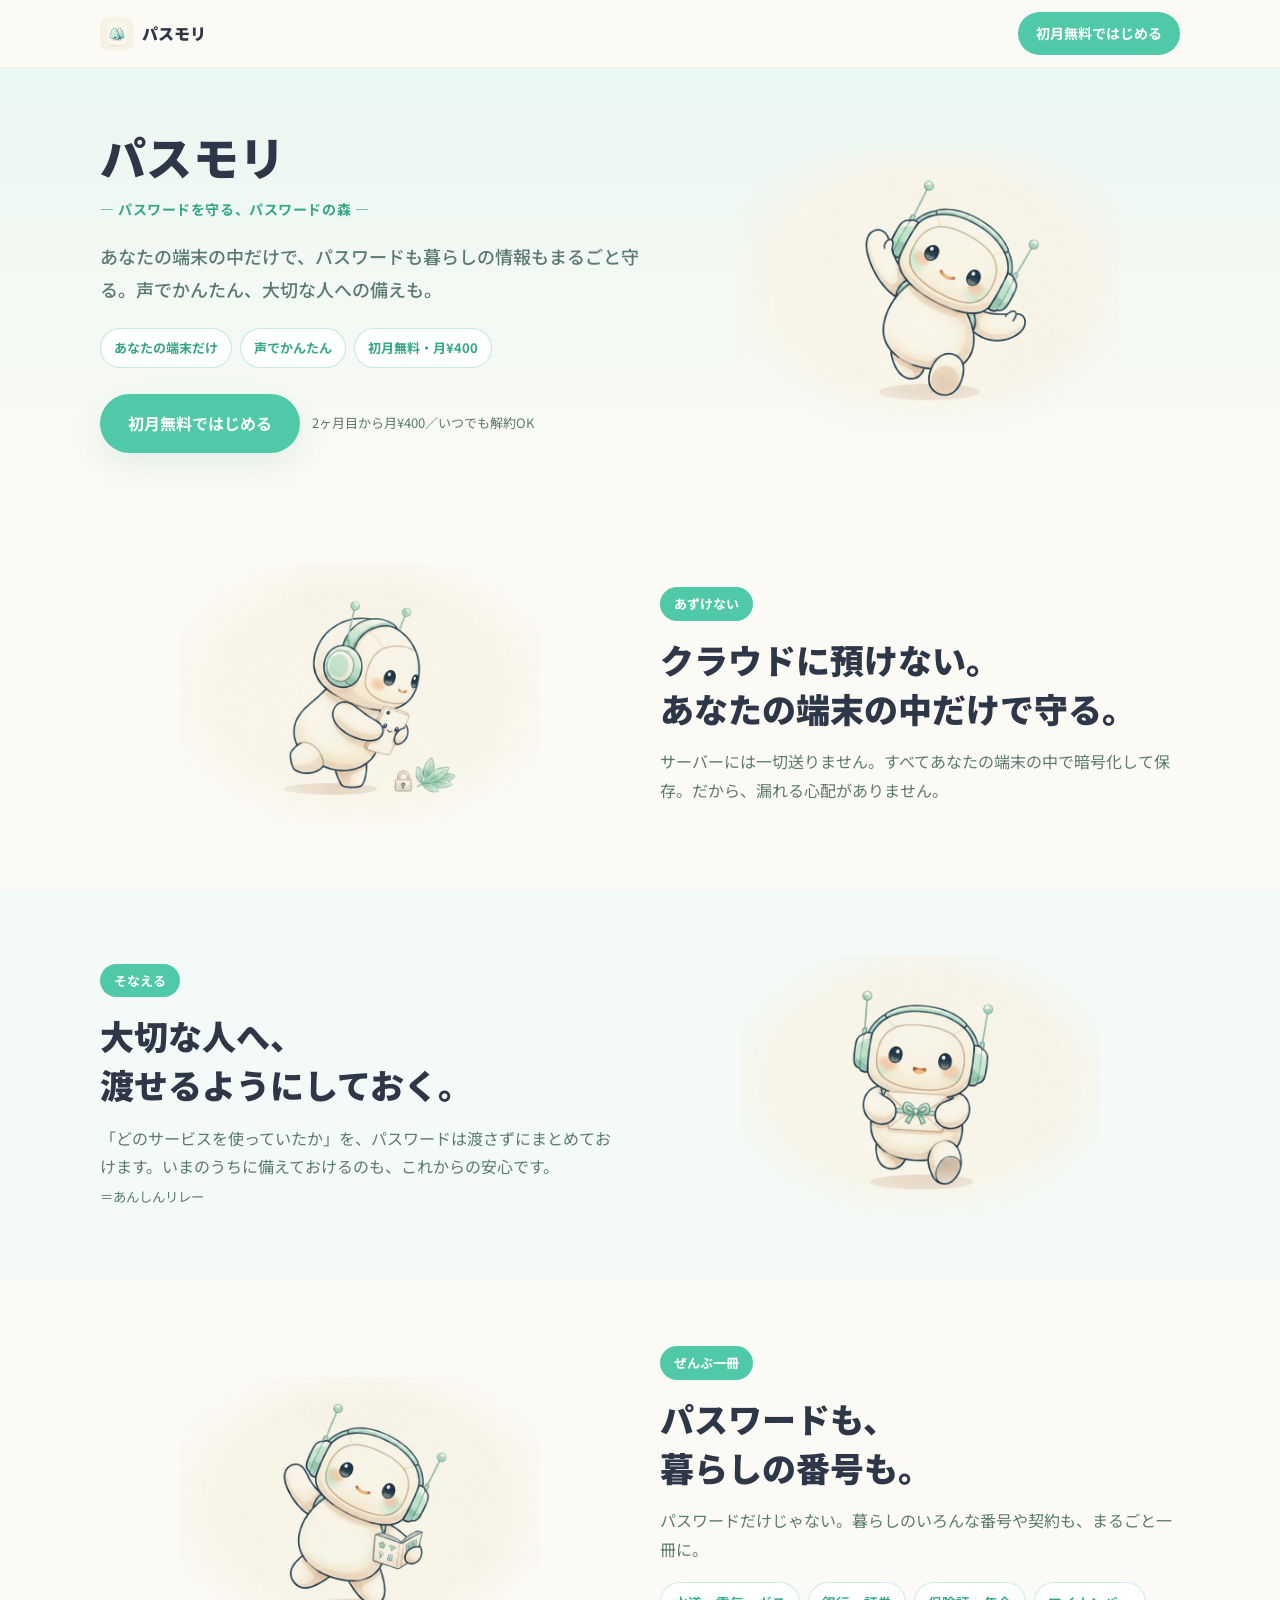
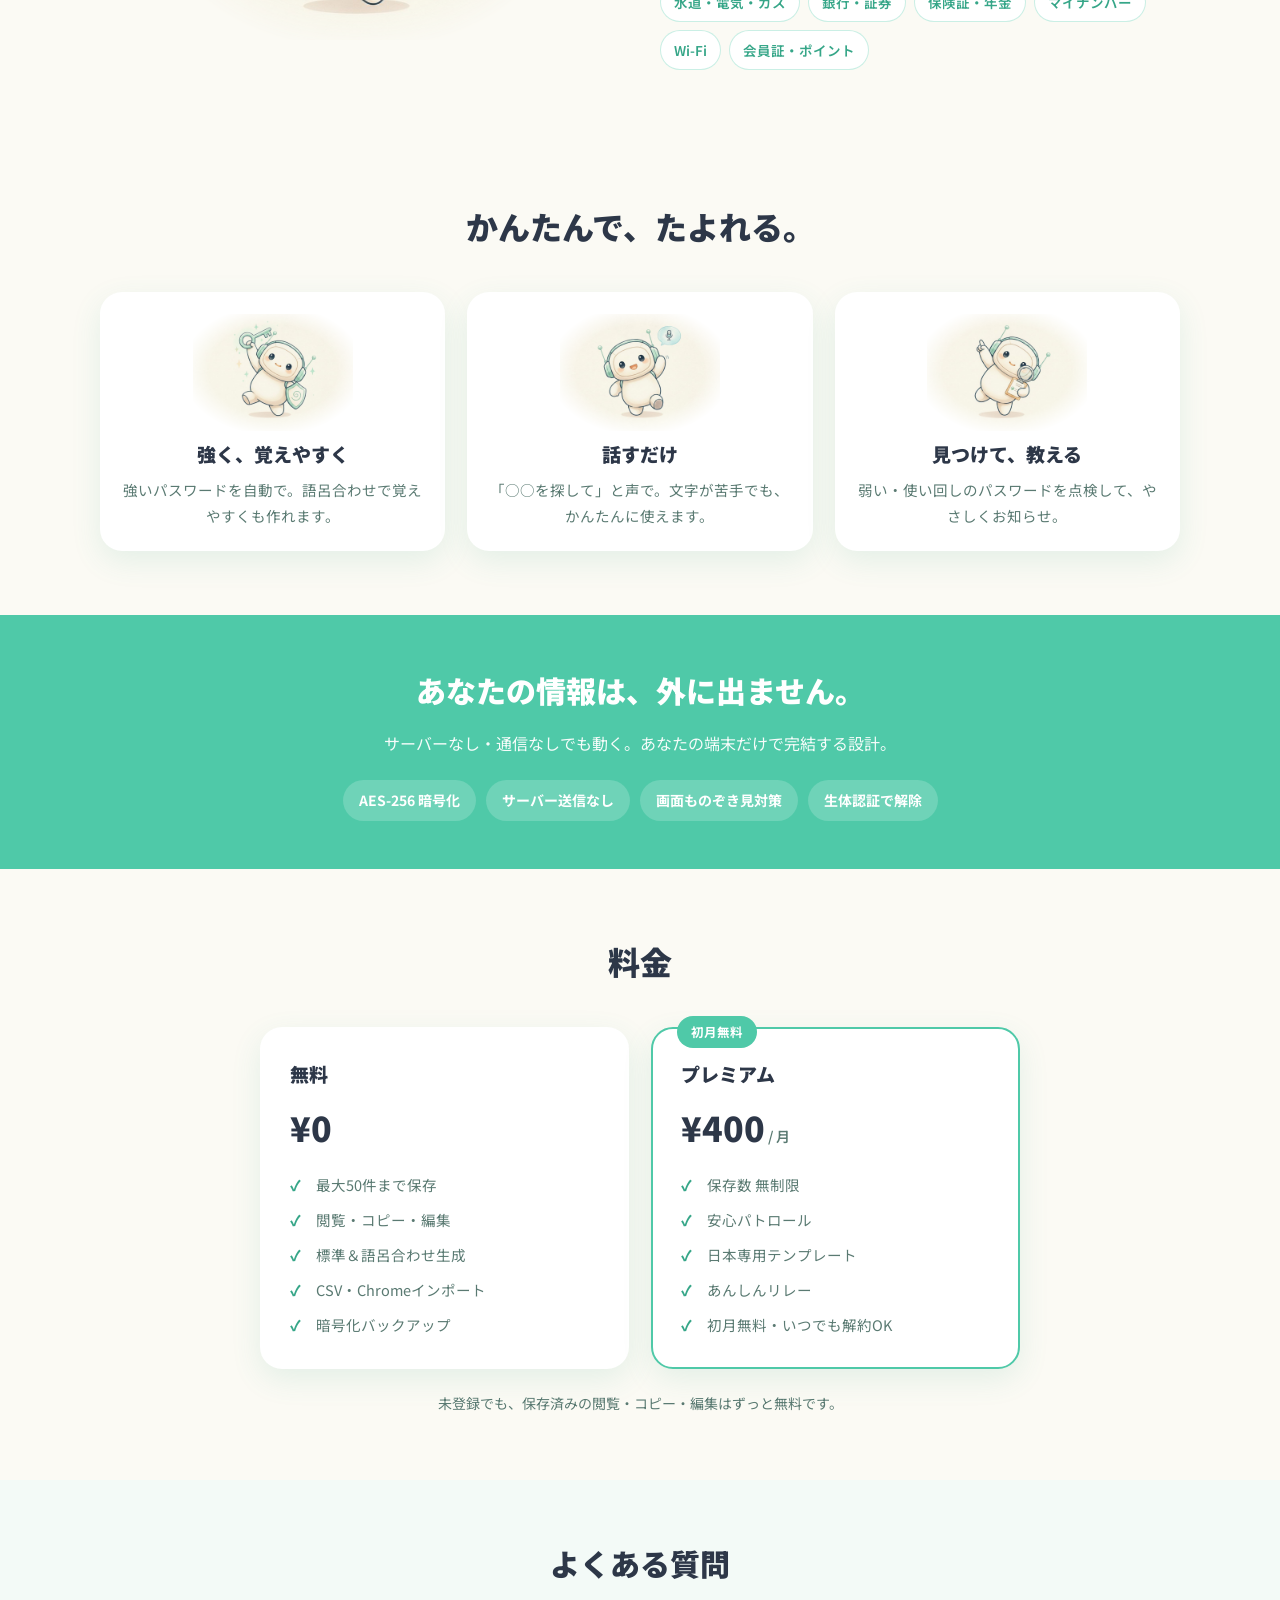
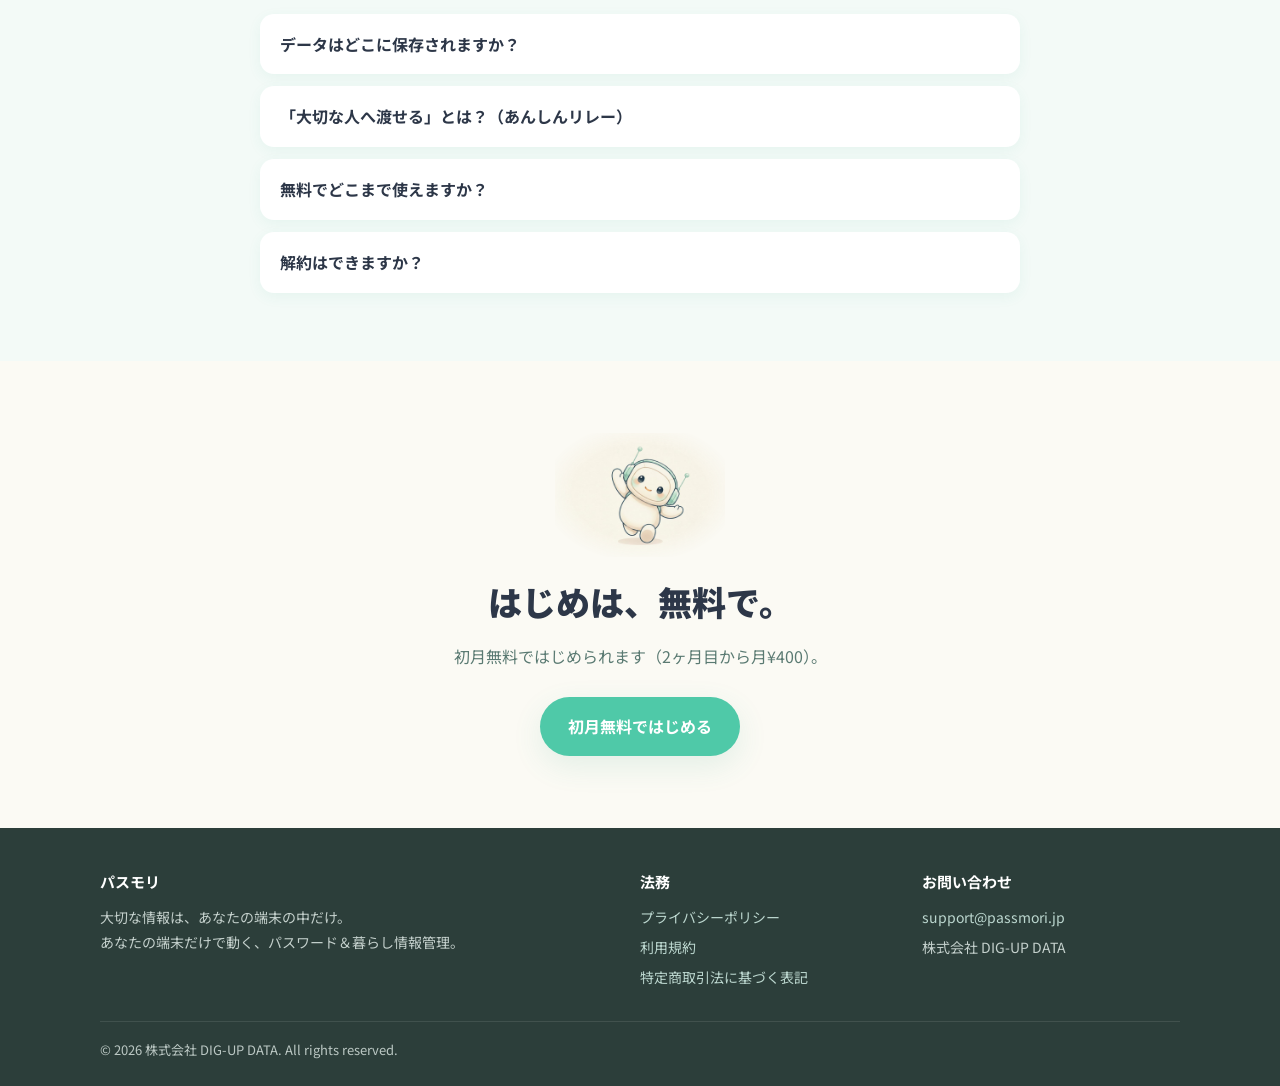
==== lp.html @ fcddec8f "Initial website: LP, privacy policy, terms, 特商法, assets Co-Authored-By: Claude Fable 5 <noreply@anth" ====
<!DOCTYPE html>
<html lang="ja">
<head>
<meta charset="UTF-8">
<meta name="viewport" content="width=device-width, initial-scale=1.0">
<title>パスモリ｜大切な情報は、あなたの端末の中だけ。</title>
<meta name="description" content="パスモリは、あなたの端末の中だけで動くパスワード＆暮らし情報管理アプリ。データはあなたの端末の外に出ません。声でかんたん、もしもの備えに大切な人へ。初月無料・月¥400。">
<meta name="theme-color" content="#4FC9A8">
<meta property="og:title" content="パスモリ｜大切な情報は、あなたの端末の中だけ。">
<meta property="og:description" content="あなたの端末の中だけ。パスワードも暮らしの番号もまるごと一冊。声でかんたん、大切な人へ備えも。">
<meta property="og:type" content="website">
<meta property="og:url" content="https://passmori.jp/lp.html">
<meta property="og:image" content="https://passmori.jp/assets/lp/web/hero_robot.jpg">
<meta property="og:locale" content="ja_JP">
<link rel="preconnect" href="https://fonts.googleapis.com">
<link rel="preconnect" href="https://fonts.gstatic.com" crossorigin>
<link rel="stylesheet" href="https://fonts.googleapis.com/css2?family=Noto+Sans+JP:wght@400;500;700;900&display=swap">
<link rel="icon" href="assets/img/app-icon.jpg">
<style>
  :root{
    --teal:#4FC9A8; --teal-d:#36A688; --ink:#2D3748; --ink-2:#5A7A72;
    --cream:#FBFAF4; --mint:#EAF7F2; --mint-2:#F3FAF7; --white:#fff;
    --radius:22px; --shadow:0 10px 30px rgba(54,166,136,.12);
  }
  *{box-sizing:border-box;margin:0;padding:0}
  html{scroll-behavior:smooth}
  body{font-family:"Noto Sans JP",system-ui,sans-serif;color:var(--ink);
    background:var(--cream);line-height:1.8;-webkit-font-smoothing:antialiased}
  img{max-width:100%;display:block}
  .wrap{width:min(1080px,92%);margin:0 auto}
  a{color:inherit}
  /* header */
  header.site{position:sticky;top:0;z-index:50;background:rgba(251,250,244,.9);
    backdrop-filter:blur(8px);border-bottom:1px solid rgba(0,0,0,.05)}
  header.site .wrap{display:flex;align-items:center;justify-content:space-between;
    padding:12px 0}
  .brand{display:flex;align-items:center;gap:8px;font-weight:900;text-decoration:none;
    color:var(--ink)}
  .brand img{width:34px;height:34px;border-radius:9px}
  header .cta-mini{background:var(--teal);color:#fff;text-decoration:none;
    font-weight:700;padding:9px 18px;border-radius:999px;font-size:14px}
  /* hero */
  .hero{background:linear-gradient(180deg,var(--mint) 0%,var(--cream) 100%)}
  .hero .wrap{display:grid;grid-template-columns:1.05fr .95fr;gap:24px;align-items:center;
    padding:56px 0 48px}
  .hero h1{font-size:clamp(28px,4.4vw,46px);line-height:1.4;font-weight:900;
    letter-spacing:.01em}
  .brand-title{font-size:clamp(44px,8vw,78px);font-weight:900;letter-spacing:.05em;
    line-height:1.1;color:var(--ink)}
  .brand-concept{margin-top:8px;color:var(--teal-d);font-weight:700;font-size:14px;
    letter-spacing:.04em}
  .hero .subtitle{margin-top:18px;font-size:clamp(15px,2vw,18px);color:var(--ink-2);
    font-weight:500;line-height:1.85}
  .hero .pills{margin-top:22px;display:flex;flex-wrap:wrap;gap:8px}
  .pill{background:#fff;border:1px solid rgba(79,201,168,.35);color:var(--teal-d);
    font-weight:700;font-size:13px;padding:7px 13px;border-radius:999px}
  .cta-row{margin-top:26px;display:flex;flex-wrap:wrap;gap:12px;align-items:center}
  .btn{background:var(--teal);color:#fff;text-decoration:none;font-weight:700;
    padding:15px 28px;border-radius:999px;box-shadow:var(--shadow);font-size:16px}
  .btn:hover{background:var(--teal-d)}
  .note{font-size:13px;color:var(--ink-2)}
  .hero-img{display:flex;justify-content:center}
  .hero-img img{width:min(380px,90%)}
  /* feather illustration edges so they blend into the page (no hard rectangle) */
  .hero-img img,.col-img img,.card img,.final img{
    -webkit-mask-image:radial-gradient(ellipse 72% 70% at 50% 48%,#000 56%,transparent 80%);
    mask-image:radial-gradient(ellipse 72% 70% at 50% 48%,#000 56%,transparent 80%);
  }
  /* feature rows (big image + short words) */
  .row{padding:64px 0}
  .row .wrap{display:grid;grid-template-columns:1fr 1fr;gap:40px;align-items:center}
  .row.alt{background:var(--mint-2)}
  .row.alt .wrap{direction:rtl}
  .row.alt .col-text{direction:ltr}
  .row .col-img img{width:min(360px,86%);margin:0 auto}
  .kicker{display:inline-block;background:var(--teal);color:#fff;font-weight:700;
    font-size:13px;padding:5px 14px;border-radius:999px;margin-bottom:14px}
  .row h2{font-size:clamp(24px,3.2vw,34px);font-weight:900;line-height:1.45}
  .row p{margin-top:14px;font-size:16px;color:var(--ink-2)}
  .chips{margin-top:18px;display:flex;flex-wrap:wrap;gap:8px}
  .chip{background:#fff;border:1px solid rgba(79,201,168,.3);color:var(--teal-d);
    font-weight:600;font-size:13.5px;padding:7px 13px;border-radius:999px}
  /* 3-up feature grid */
  .grid-sec{padding:64px 0;background:var(--cream)}
  .grid-sec h2.center{text-align:center;font-size:clamp(24px,3.2vw,32px);font-weight:900}
  .grid{margin-top:36px;display:grid;grid-template-columns:repeat(3,1fr);gap:22px}
  .card{background:#fff;border-radius:var(--radius);padding:22px;text-align:center;
    box-shadow:var(--shadow)}
  .card img{width:160px;margin:0 auto 6px}
  .card h3{font-size:19px;font-weight:900}
  .card p{margin-top:6px;font-size:14.5px;color:var(--ink-2)}
  /* trust strip */
  .trust{background:var(--teal);color:#fff;padding:48px 0;text-align:center}
  .trust h2{font-size:clamp(22px,3vw,30px);font-weight:900}
  .trust p{margin-top:12px;opacity:.95}
  .trust .mini{margin-top:22px;display:flex;justify-content:center;flex-wrap:wrap;gap:10px}
  .trust .mini span{background:rgba(255,255,255,.18);border-radius:999px;
    padding:8px 16px;font-weight:700;font-size:14px}
  /* pricing */
  .pricing{padding:64px 0}
  .pricing h2.center{text-align:center;font-size:clamp(24px,3.2vw,32px);font-weight:900}
  .plans{margin-top:36px;display:grid;grid-template-columns:1fr 1fr;gap:22px;
    max-width:760px;margin-left:auto;margin-right:auto}
  .plan{background:#fff;border-radius:var(--radius);padding:28px;box-shadow:var(--shadow);
    border:2px solid transparent}
  .plan.reco{border-color:var(--teal);position:relative}
  .plan .tag{position:absolute;top:-13px;left:24px;background:var(--teal);color:#fff;
    font-weight:700;font-size:12.5px;padding:5px 14px;border-radius:999px}
  .plan h3{font-size:19px;font-weight:900}
  .plan .amt{font-size:34px;font-weight:900;margin:6px 0 2px}
  .plan .amt small{font-size:14px;color:var(--ink-2);font-weight:600}
  .plan ul{list-style:none;margin-top:14px;display:grid;gap:9px}
  .plan li{padding-left:26px;position:relative;font-size:14.5px;color:var(--ink-2)}
  .plan li::before{content:"✓";position:absolute;left:0;color:var(--teal-d);font-weight:900}
  .pricing .foot{text-align:center;margin-top:22px;font-size:14px;color:var(--ink-2)}
  /* faq */
  .faq{padding:56px 0;background:var(--mint-2)}
  .faq h2.center{text-align:center;font-size:clamp(22px,3vw,30px);font-weight:900;margin-bottom:24px}
  .faq .wrap{max-width:760px}
  details{background:#fff;border-radius:14px;padding:16px 20px;margin-bottom:12px;
    box-shadow:0 4px 14px rgba(54,166,136,.07)}
  summary{font-weight:700;cursor:pointer;list-style:none}
  summary::-webkit-details-marker{display:none}
  details p{margin-top:10px;font-size:14.5px;color:var(--ink-2)}
  /* final cta */
  .final{padding:72px 0;text-align:center}
  .final img{width:170px;margin:0 auto 14px}
  .final h2{font-size:clamp(24px,3.4vw,34px);font-weight:900}
  .final p{margin-top:10px;color:var(--ink-2)}
  /* footer */
  footer.site{background:#2C3E3A;color:#dfeae6;padding:40px 0 24px;font-size:14px}
  footer.site .cols{display:grid;grid-template-columns:2fr 1fr 1fr;gap:24px}
  footer.site h4{color:#fff;margin-bottom:10px;font-size:15px}
  footer.site a{color:#bcd7cf;text-decoration:none;display:block;margin:5px 0}
  footer.site a:hover{color:#fff}
  .copy{margin-top:26px;padding-top:16px;border-top:1px solid rgba(255,255,255,.12);
    opacity:.8;font-size:13px}
  @media(max-width:760px){
    .hero .wrap,.row .wrap,.grid,.plans,footer.site .cols{grid-template-columns:1fr}
    .hero .wrap{text-align:center}.hero-img{order:-1}
    .row.alt .wrap{direction:ltr}
    .nav-hide{display:none}
  }
</style>
</head>
<body>

<header class="site">
  <div class="wrap">
    <a class="brand" href="/"><img src="assets/img/app-icon.jpg" alt="パスモリ">パスモリ</a>
    <a class="cta-mini" href="#price">初月無料ではじめる</a>
  </div>
</header>

<!-- HERO -->
<section class="hero">
  <div class="wrap">
    <div class="hero-copy">
      <h1 class="brand-title">パスモリ</h1>
      <p class="brand-concept">— パスワードを守る、パスワードの森 —</p>
      <p class="subtitle">あなたの端末の中だけで、パスワードも暮らしの情報もまるごと守る。声でかんたん、大切な人への備えも。</p>
      <div class="pills">
        <span class="pill">あなたの端末だけ</span>
        <span class="pill">声でかんたん</span>
        <span class="pill">初月無料・月¥400</span>
      </div>
      <div class="cta-row">
        <a class="btn" href="#price">初月無料ではじめる</a>
        <span class="note">2ヶ月目から月¥400／いつでも解約OK</span>
      </div>
    </div>
    <div class="hero-img">
      <img src="assets/lp/web/hero_robot.jpg" alt="パスもり アシスタント" width="380">
    </div>
  </div>
</section>

<!-- A: 守る -->
<section class="row">
  <div class="wrap">
    <div class="col-img"><img src="assets/lp/web/feat_local.jpg" alt="あなたの端末の中だけで守る"></div>
    <div class="col-text">
      <span class="kicker">あずけない</span>
      <h2>クラウドに預けない。<br>あなたの端末の中だけで守る。</h2>
      <p>サーバーには一切送りません。すべてあなたの端末の中で暗号化して保存。だから、漏れる心配がありません。</p>
    </div>
  </div>
</section>

<!-- B: 伝える -->
<section class="row alt">
  <div class="wrap">
    <div class="col-img"><img src="assets/lp/web/feat_relay.jpg" alt="大切な人へ渡せる"></div>
    <div class="col-text">
      <span class="kicker">そなえる</span>
      <h2>大切な人へ、<br>渡せるようにしておく。</h2>
      <p>「どのサービスを使っていたか」を、パスワードは渡さずにまとめておけます。いまのうちに備えておけるのも、これからの安心です。<br><small>＝あんしんリレー</small></p>
    </div>
  </div>
</section>

<!-- C: まるごと -->
<section class="row">
  <div class="wrap">
    <div class="col-img"><img src="assets/lp/web/feat_all.jpg" alt="暮らしの情報もまるごと一冊"></div>
    <div class="col-text">
      <span class="kicker">ぜんぶ一冊</span>
      <h2>パスワードも、<br>暮らしの番号も。</h2>
      <p>パスワードだけじゃない。暮らしのいろんな番号や契約も、まるごと一冊に。</p>
      <div class="chips">
        <span class="chip">水道・電気・ガス</span>
        <span class="chip">銀行・証券</span>
        <span class="chip">保険証・年金</span>
        <span class="chip">マイナンバー</span>
        <span class="chip">Wi-Fi</span>
        <span class="chip">会員証・ポイント</span>
      </div>
    </div>
  </div>
</section>

<!-- 3-up features -->
<section class="grid-sec">
  <div class="wrap">
    <h2 class="center">かんたんで、たよれる。</h2>
    <div class="grid">
      <div class="card">
        <img src="assets/lp/web/feat_create.jpg" alt="強いパスワードを作る">
        <h3>強く、覚えやすく</h3>
        <p>強いパスワードを自動で。語呂合わせで覚えやすくも作れます。</p>
      </div>
      <div class="card">
        <img src="assets/lp/web/feat_voice.jpg" alt="声でかんたん">
        <h3>話すだけ</h3>
        <p>「○○を探して」と声で。文字が苦手でも、かんたんに使えます。</p>
      </div>
      <div class="card">
        <img src="assets/lp/web/feat_patrol.jpg" alt="安心パトロール">
        <h3>見つけて、教える</h3>
        <p>弱い・使い回しのパスワードを点検して、やさしくお知らせ。</p>
      </div>
    </div>
  </div>
</section>

<!-- trust -->
<section class="trust">
  <div class="wrap">
    <h2>あなたの情報は、外に出ません。</h2>
    <p>サーバーなし・通信なしでも動く。あなたの端末だけで完結する設計。</p>
    <div class="mini">
      <span>AES-256 暗号化</span>
      <span>サーバー送信なし</span>
      <span>画面ものぞき見対策</span>
      <span>生体認証で解除</span>
    </div>
  </div>
</section>

<!-- pricing -->
<section class="pricing" id="price">
  <div class="wrap">
    <h2 class="center">料金</h2>
    <div class="plans">
      <div class="plan">
        <h3>無料</h3>
        <div class="amt">¥0</div>
        <ul>
          <li>最大50件まで保存</li>
          <li>閲覧・コピー・編集</li>
          <li>標準＆語呂合わせ生成</li>
          <li>CSV・Chromeインポート</li>
          <li>暗号化バックアップ</li>
        </ul>
      </div>
      <div class="plan reco">
        <span class="tag">初月無料</span>
        <h3>プレミアム</h3>
        <div class="amt">¥400<small> / 月</small></div>
        <ul>
          <li>保存数 無制限</li>
          <li>安心パトロール</li>
          <li>日本専用テンプレート</li>
          <li>あんしんリレー</li>
          <li>初月無料・いつでも解約OK</li>
        </ul>
      </div>
    </div>
    <p class="foot">未登録でも、保存済みの閲覧・コピー・編集はずっと無料です。</p>
  </div>
</section>

<!-- faq -->
<section class="faq">
  <div class="wrap">
    <h2 class="center">よくある質問</h2>
    <details><summary>データはどこに保存されますか？</summary>
      <p>すべてあなたの端末の中だけに、暗号化して保存されます。当社のサーバーやクラウドには一切送信されません。</p></details>
    <details><summary>「大切な人へ渡せる」とは？（あんしんリレー）</summary>
      <p>もしもの時にそなえて、「どのサービスを使っていたか」をまとめて用意しておける機能です。パスワードそのものは渡しません。自動で勝手に送られることもなく、渡すのはあなたの意思で行えます。</p></details>
    <details><summary>無料でどこまで使えますか？</summary>
      <p>最大50件まで保存でき、閲覧・コピー・編集、標準＆語呂合わせ生成、CSV/Chromeインポート、暗号化バックアップが使えます。50件を超える保存や、安心パトロール・テンプレート・あんしんリレーはプレミアムです。</p></details>
    <details><summary>解約はできますか？</summary>
      <p>はい。ストアのサブスクリプション管理からいつでも解約できます。初月は無料です。</p></details>
  </div>
</section>

<!-- final cta -->
<section class="final">
  <div class="wrap">
    <img src="assets/lp/web/hero_robot.jpg" alt="パスもり">
    <h2>はじめは、無料で。</h2>
    <p>初月無料ではじめられます（2ヶ月目から月¥400）。</p>
    <div class="cta-row" style="justify-content:center">
      <a class="btn" href="#price">初月無料ではじめる</a>
    </div>
  </div>
</section>

<footer class="site">
  <div class="wrap">
    <div class="cols">
      <div>
        <h4>パスモリ</h4>
        <p style="opacity:.85;margin:0">大切な情報は、あなたの端末の中だけ。<br>あなたの端末だけで動く、パスワード＆暮らし情報管理。</p>
      </div>
      <div>
        <h4>法務</h4>
        <a href="privacy.html">プライバシーポリシー</a>
        <a href="terms.html">利用規約</a>
        <a href="commercial.html">特定商取引法に基づく表記</a>
      </div>
      <div>
        <h4>お問い合わせ</h4>
        <a href="mailto:support@passmori.jp">support@passmori.jp</a>
        <span style="opacity:.85">株式会社 DIG-UP DATA</span>
      </div>
    </div>
    <div class="copy">© 2026 株式会社 DIG-UP DATA. All rights reserved.</div>
  </div>
</footer>

</body>
</html>
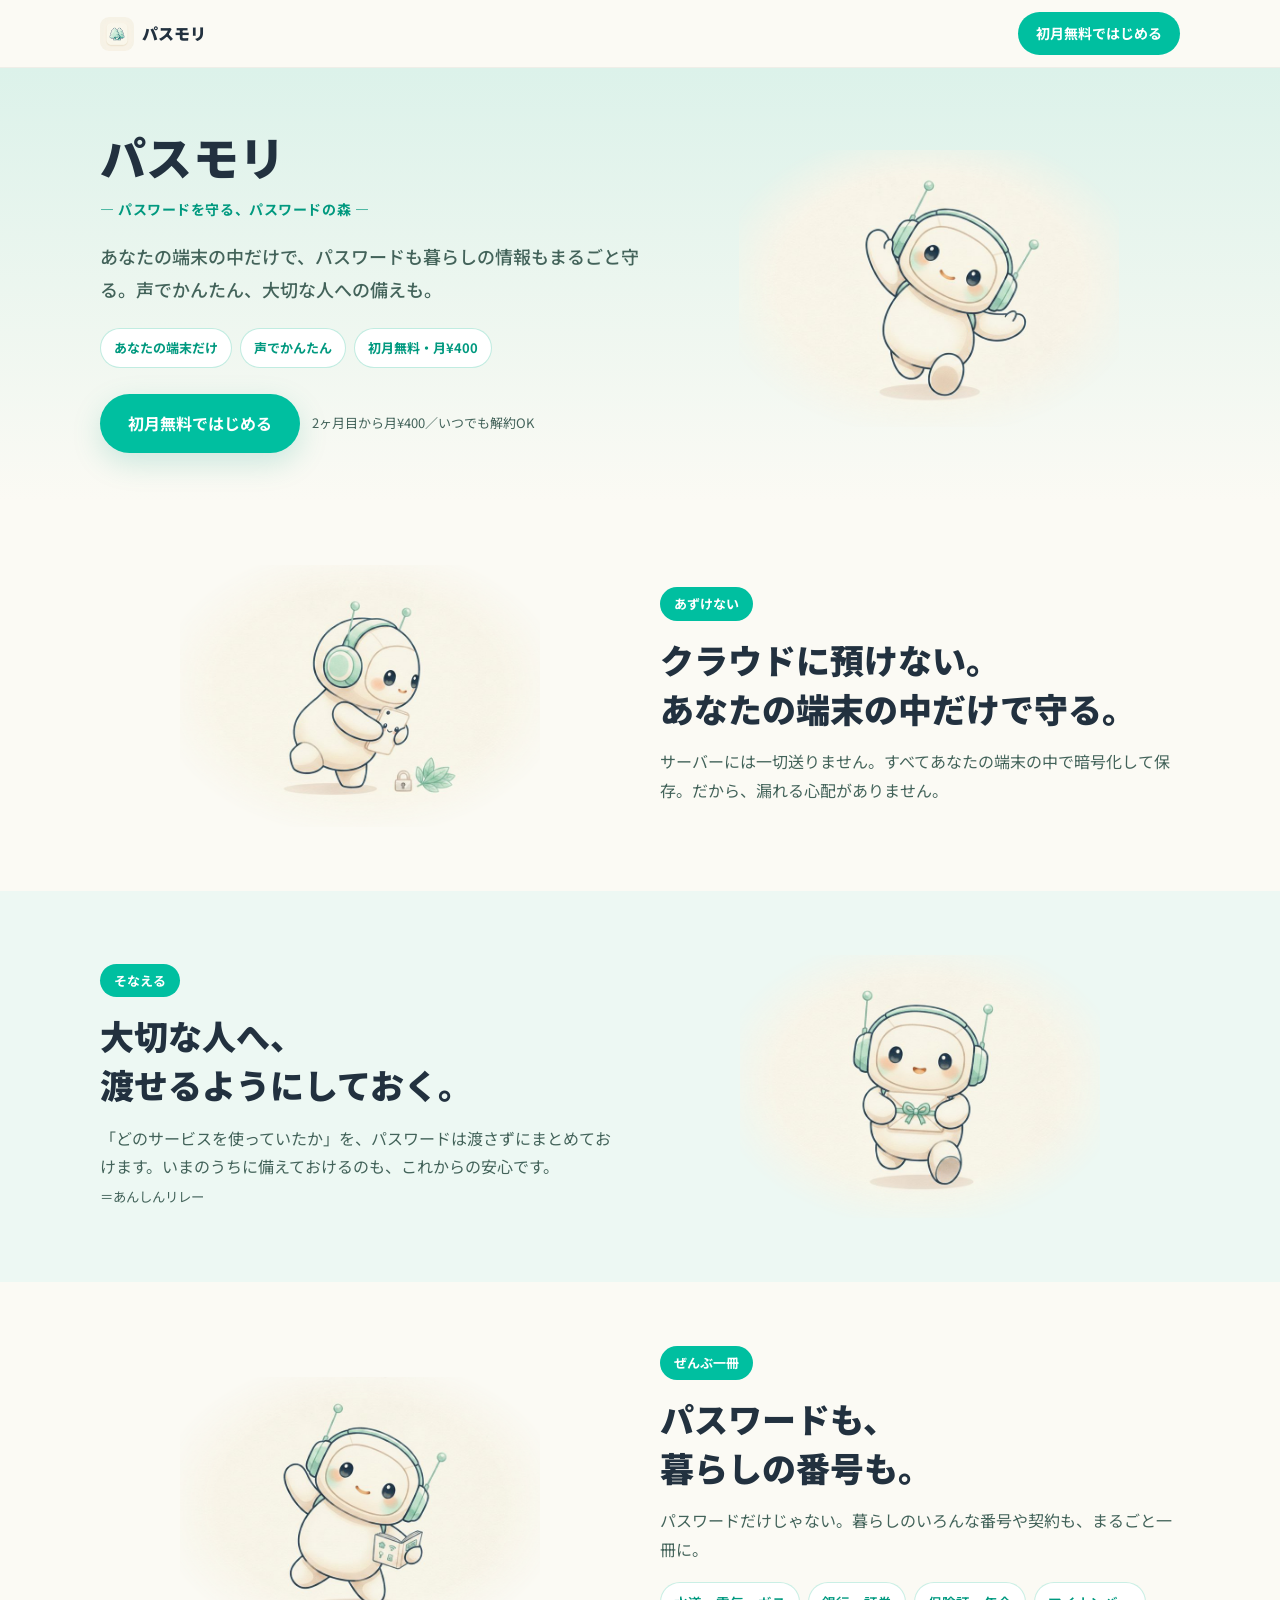
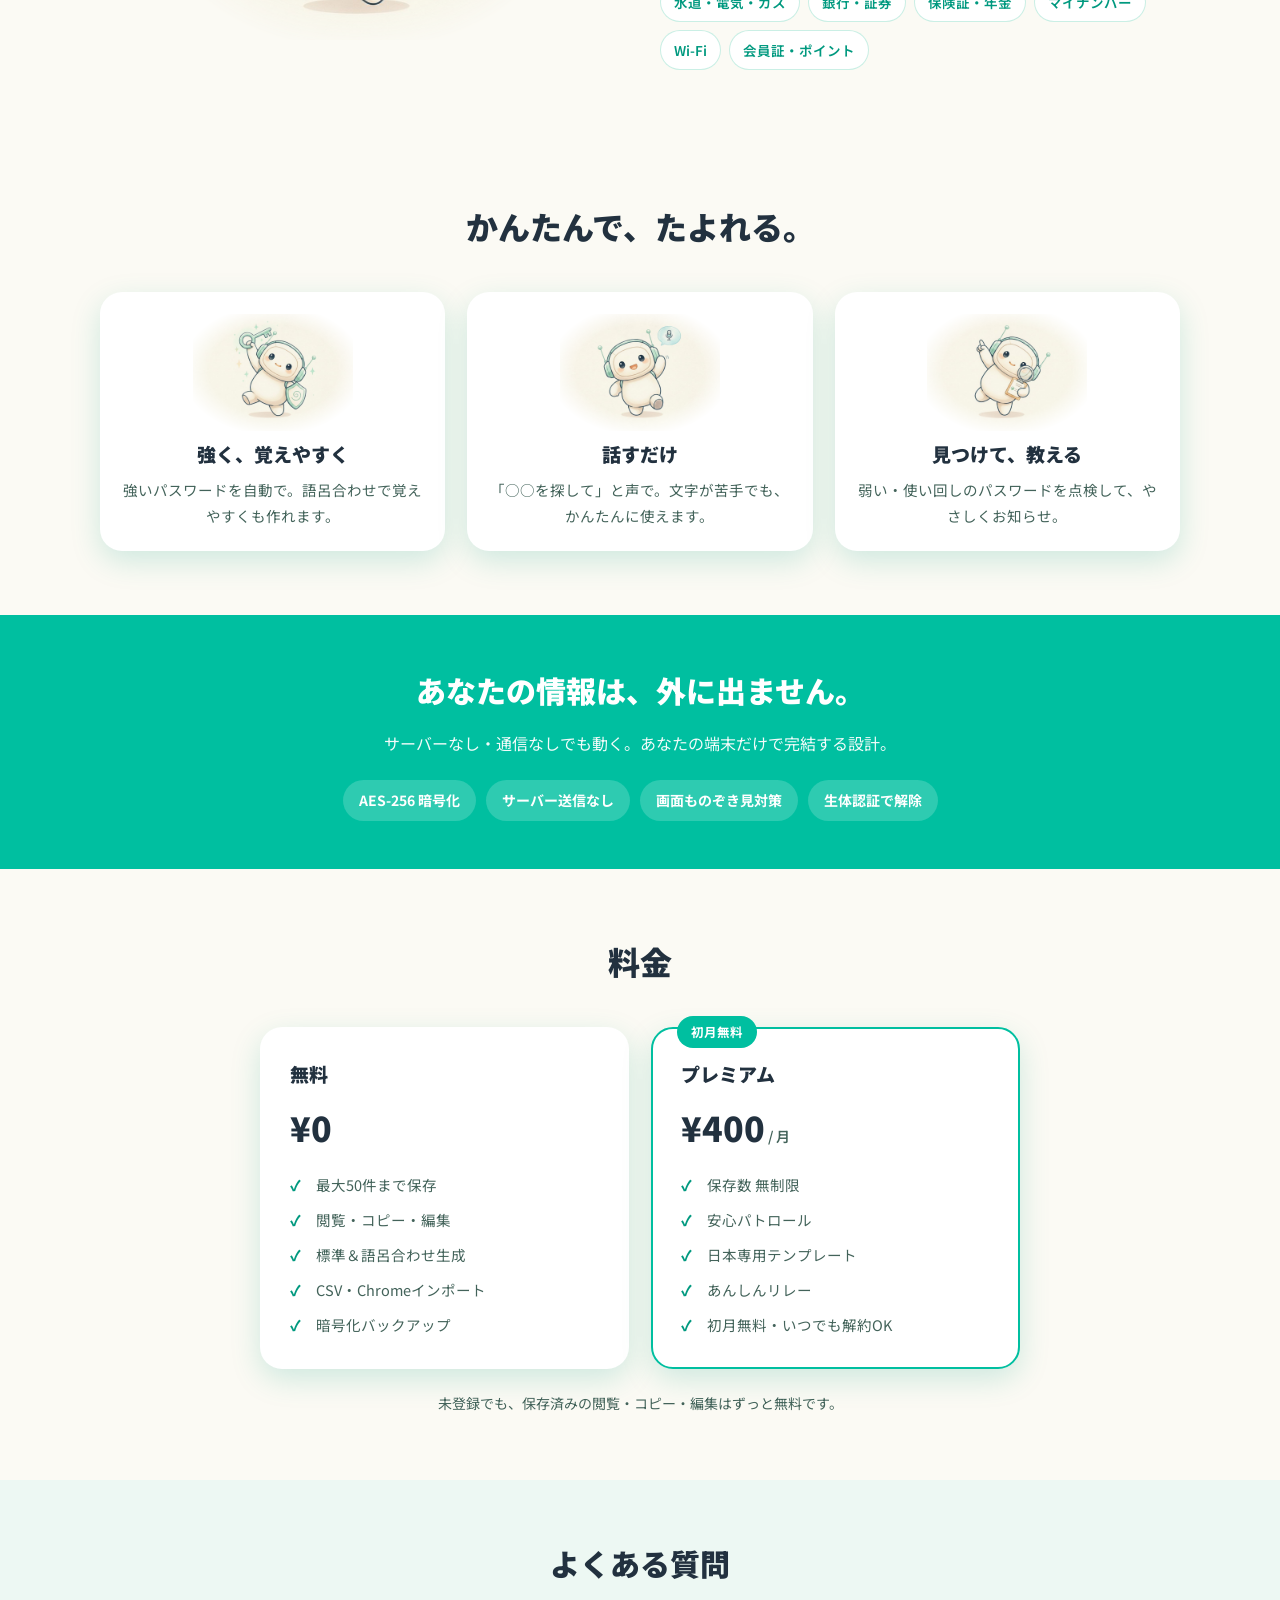
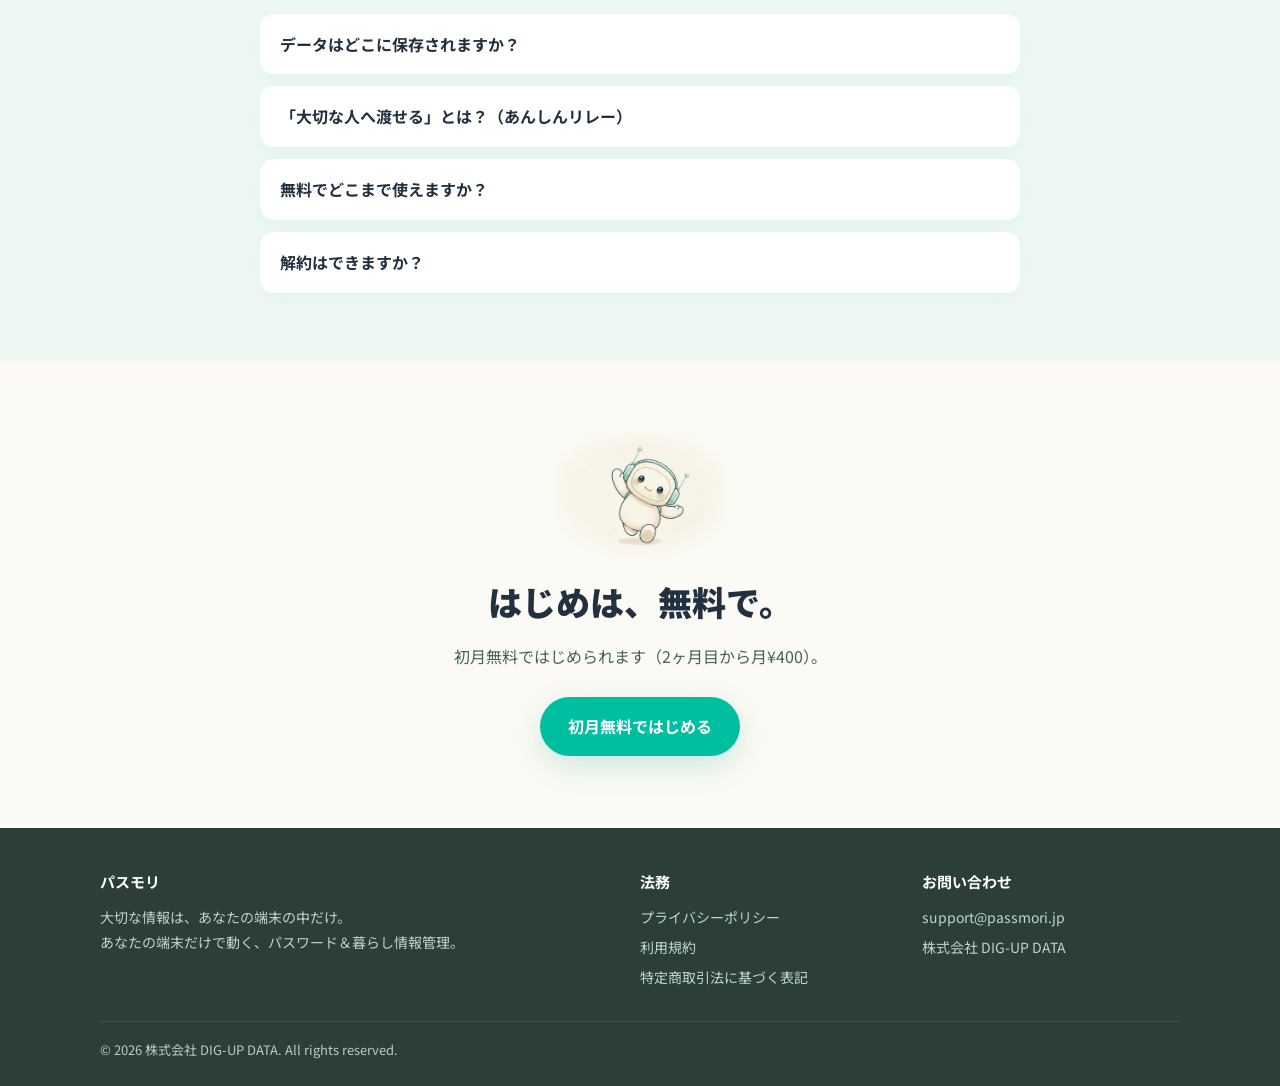
==== commit ed36e343: "Robot hero image + stronger navy/teal palette; align pricing with freemium model Co-Authored-By: Cla" ====
--- a/lp.html
+++ b/lp.html
@@ -5,7 +5,7 @@
 <meta name="viewport" content="width=device-width, initial-scale=1.0">
 <title>パスモリ｜大切な情報は、あなたの端末の中だけ。</title>
 <meta name="description" content="パスモリは、あなたの端末の中だけで動くパスワード＆暮らし情報管理アプリ。データはあなたの端末の外に出ません。声でかんたん、もしもの備えに大切な人へ。初月無料・月¥400。">
-<meta name="theme-color" content="#4FC9A8">
+<meta name="theme-color" content="#00BFA0">
 <meta property="og:title" content="パスモリ｜大切な情報は、あなたの端末の中だけ。">
 <meta property="og:description" content="あなたの端末の中だけ。パスワードも暮らしの番号もまるごと一冊。声でかんたん、大切な人へ備えも。">
 <meta property="og:type" content="website">
@@ -18,9 +18,10 @@
 <link rel="icon" href="assets/img/app-icon.jpg">
 <style>
   :root{
-    --teal:#4FC9A8; --teal-d:#36A688; --ink:#2D3748; --ink-2:#5A7A72;
-    --cream:#FBFAF4; --mint:#EAF7F2; --mint-2:#F3FAF7; --white:#fff;
-    --radius:22px; --shadow:0 10px 30px rgba(54,166,136,.12);
+    --teal:#00BFA0; --teal-d:#00997F; --ink:#22313F; --ink-2:#43635A;
+    --cream:#FBFAF4; --mint:#DCF2EA; --mint-2:#EDF8F3; --white:#fff;
+    --navy:#1A3A5C;
+    --radius:22px; --shadow:0 10px 30px rgba(0,153,127,.18);
   }
   *{box-sizing:border-box;margin:0;padding:0}
   html{scroll-behavior:smooth}
